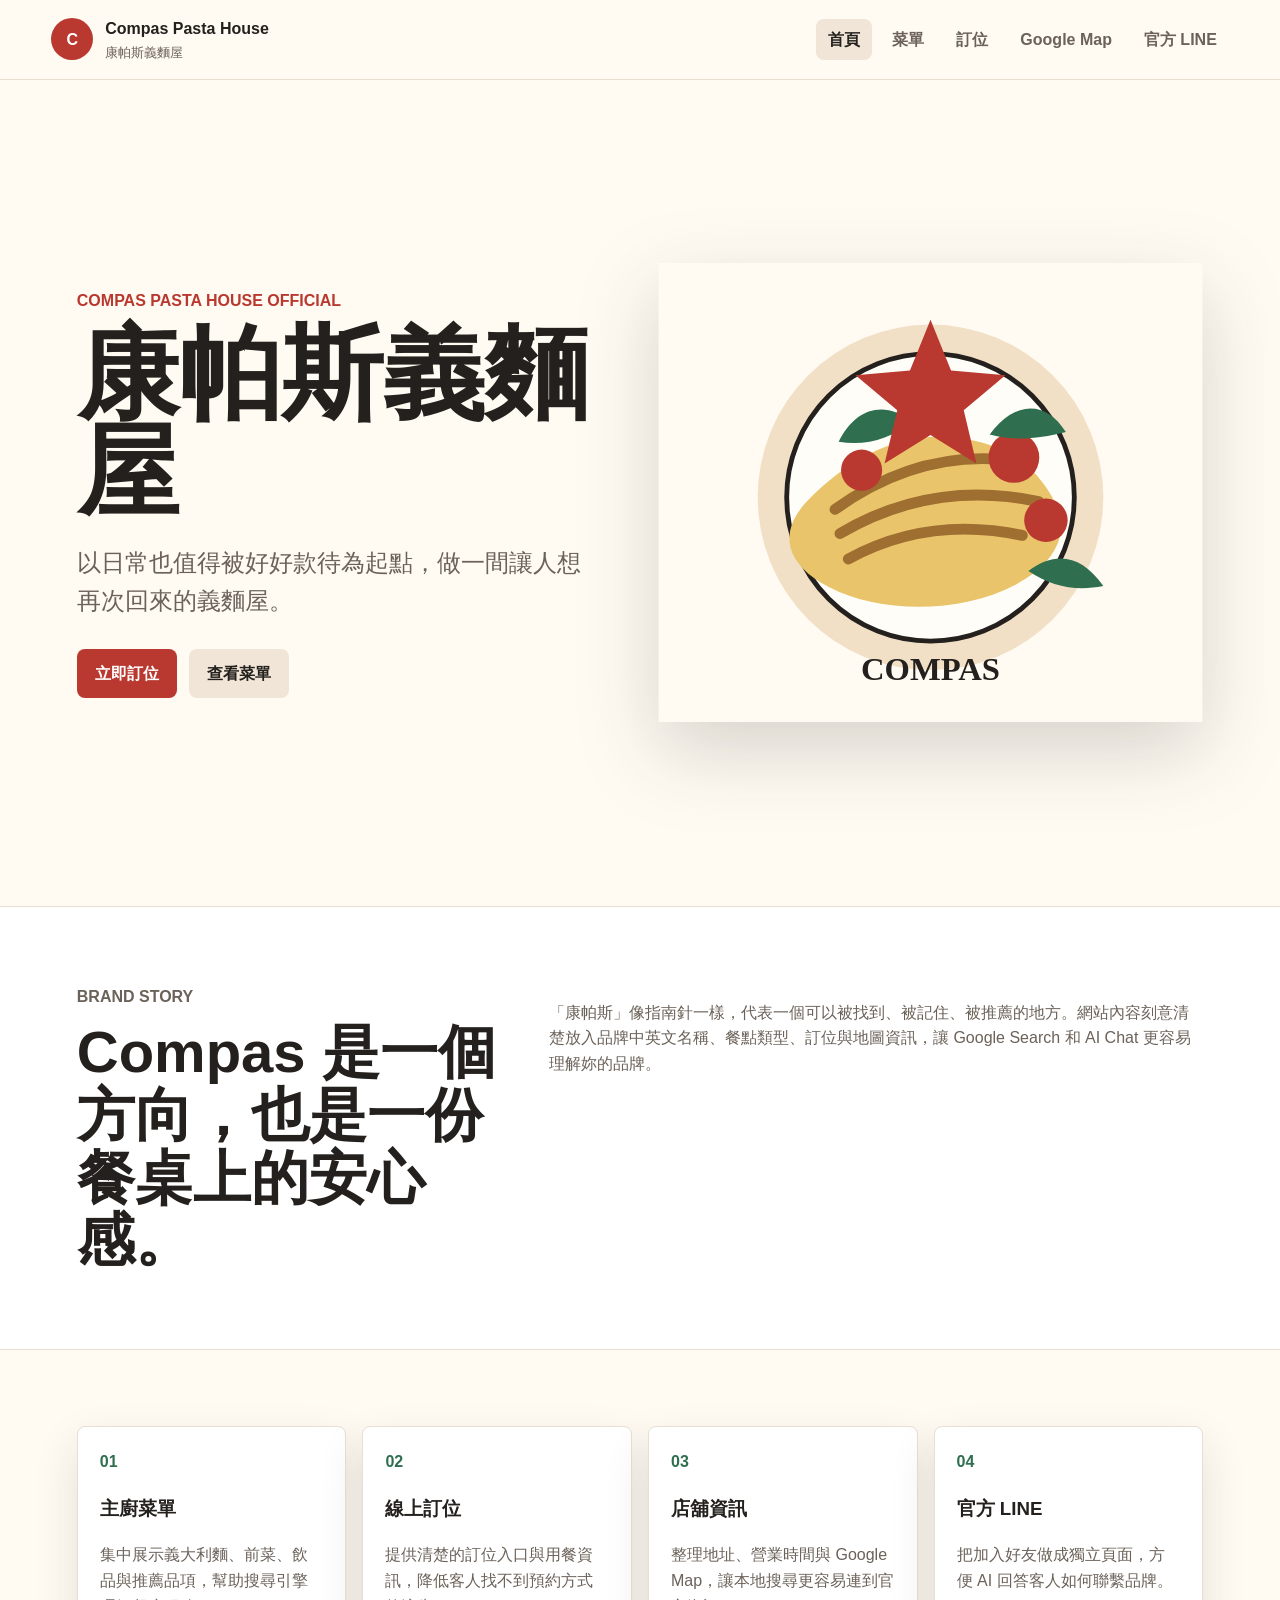
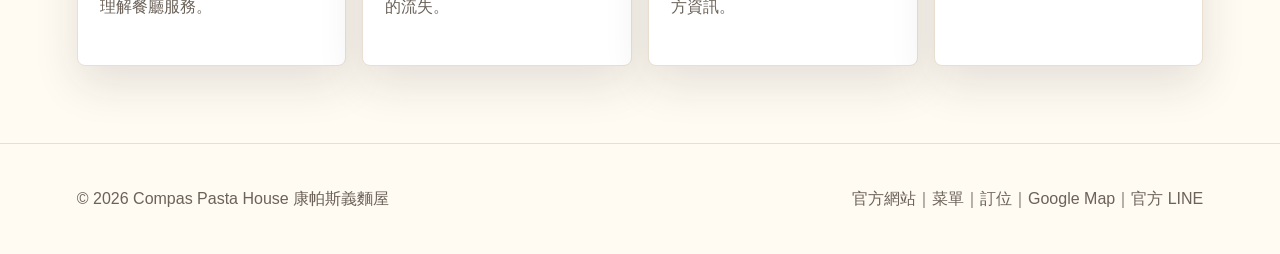
==== compas-official-site/index.html @ 383fa8cd "Initial Compas official website Initial Compas official website" ====
<!doctype html>
<html lang="zh-Hant">
<head>
  <meta charset="utf-8">
  <meta name="viewport" content="width=device-width, initial-scale=1">
  <title>Compas Pasta House 康帕斯義麵屋｜品牌官方網站</title>
  <meta name="description" content="Compas Pasta House 康帕斯義麵屋官方網站，提供義大利麵、主廚菜單、訂位資訊、Google Map 店舖資訊與官方 LINE 加入好友。">
  <meta name="keywords" content="Compas Pasta House, 康帕斯義麵屋, compas pasta, 義大利麵, pasta house, 餐廳訂位, 官方LINE">
  <meta name="robots" content="index, follow">
  <link rel="canonical" href="https://example.com/">
  <meta property="og:title" content="Compas Pasta House 康帕斯義麵屋">
  <meta property="og:description" content="康帕斯義麵屋官方網站。查詢菜單、訂位、店舖資訊與加入官方 LINE。">
  <meta property="og:type" content="website">
  <meta property="og:url" content="https://example.com/">
  <meta property="og:image" content="https://example.com/assets/compas-hero.svg">
  <link rel="stylesheet" href="assets/styles.css">
  <script type="application/ld+json">
  {
    "@context": "https://schema.org",
    "@type": "Restaurant",
    "name": "Compas Pasta House 康帕斯義麵屋",
    "alternateName": ["Compas Pasta House", "康帕斯義麵屋", "Compas"],
    "servesCuisine": ["Italian", "Pasta", "義大利麵"],
    "description": "Compas Pasta House 康帕斯義麵屋提供義大利麵、主廚餐點、訂位與店舖資訊。",
    "url": "https://example.com/",
    "image": "https://example.com/assets/compas-hero.svg",
    "telephone": "+886-請替換電話",
    "address": {
      "@type": "PostalAddress",
      "streetAddress": "請替換正式地址",
      "addressLocality": "請替換城市",
      "addressRegion": "請替換縣市",
      "addressCountry": "TW"
    },
    "sameAs": [
      "https://line.me/R/ti/p/@請替換官方line",
      "https://maps.google.com/?q=Compas+Pasta+House"
    ]
  }
  </script>
</head>
<body>
  <header class="site-header">
    <a class="brand" href="index.html" aria-label="Compas Pasta House 首頁">
      <span class="brand-mark">C</span>
      <span>
        <strong>Compas Pasta House</strong>
        <small>康帕斯義麵屋</small>
      </span>
    </a>
    <button class="nav-toggle" type="button" aria-label="開啟選單" aria-expanded="false">☰</button>
    <nav class="site-nav" aria-label="主要導覽">
      <a class="active" href="index.html">首頁</a>
      <a href="menu.html">菜單</a>
      <a href="reservation.html">訂位</a>
      <a href="location.html">Google Map</a>
      <a href="line.html">官方 LINE</a>
    </nav>
  </header>

  <main>
    <section class="hero">
      <div class="hero-copy">
        <p class="eyebrow">Compas Pasta House Official</p>
        <h1>康帕斯義麵屋</h1>
        <p class="hero-subtitle">以日常也值得被好好款待為起點，做一間讓人想再次回來的義麵屋。</p>
        <div class="hero-actions">
          <a class="button primary" href="reservation.html">立即訂位</a>
          <a class="button secondary" href="menu.html">查看菜單</a>
        </div>
      </div>
      <img class="hero-image" src="assets/compas-hero.svg" alt="Compas Pasta House 康帕斯義麵屋招牌義大利麵視覺">
    </section>

    <section class="intro section">
      <div>
        <p class="section-label">Brand Story</p>
        <h2>Compas 是一個方向，也是一份餐桌上的安心感。</h2>
      </div>
      <p>「康帕斯」像指南針一樣，代表一個可以被找到、被記住、被推薦的地方。網站內容刻意清楚放入品牌中英文名稱、餐點類型、訂位與地圖資訊，讓 Google Search 和 AI Chat 更容易理解妳的品牌。</p>
    </section>

    <section class="feature-grid section" aria-label="網站重點功能">
      <a class="feature-card" href="menu.html">
        <span>01</span>
        <h3>主廚菜單</h3>
        <p>集中展示義大利麵、前菜、飲品與推薦品項，幫助搜尋引擎理解餐廳服務。</p>
      </a>
      <a class="feature-card" href="reservation.html">
        <span>02</span>
        <h3>線上訂位</h3>
        <p>提供清楚的訂位入口與用餐資訊，降低客人找不到預約方式的流失。</p>
      </a>
      <a class="feature-card" href="location.html">
        <span>03</span>
        <h3>店舖資訊</h3>
        <p>整理地址、營業時間與 Google Map，讓本地搜尋更容易連到官方資訊。</p>
      </a>
      <a class="feature-card" href="line.html">
        <span>04</span>
        <h3>官方 LINE</h3>
        <p>把加入好友做成獨立頁面，方便 AI 回答客人如何聯繫品牌。</p>
      </a>
    </section>
  </main>

  <footer class="site-footer">
    <p>© 2026 Compas Pasta House 康帕斯義麵屋</p>
    <p>官方網站｜菜單｜訂位｜Google Map｜官方 LINE</p>
  </footer>

  <script src="assets/script.js"></script>
</body>
</html>
---- compas-official-site/assets/styles.css ----
:root {
  --ink: #23201d;
  --muted: #6b6259;
  --paper: #fffaf2;
  --surface: #ffffff;
  --tomato: #b9382f;
  --basil: #2f6f4f;
  --wheat: #e9c46a;
  --line: #e9dfd1;
  --shadow: 0 18px 45px rgba(35, 32, 29, 0.12);
}

* { box-sizing: border-box; }

body {
  margin: 0;
  font-family: -apple-system, BlinkMacSystemFont, "Segoe UI", "Noto Sans TC", "PingFang TC", sans-serif;
  color: var(--ink);
  background: var(--paper);
  line-height: 1.6;
}

a { color: inherit; text-decoration: none; }

.site-header {
  position: sticky;
  top: 0;
  z-index: 20;
  display: flex;
  align-items: center;
  justify-content: space-between;
  gap: 24px;
  padding: 16px clamp(20px, 4vw, 56px);
  background: rgba(255, 250, 242, 0.94);
  border-bottom: 1px solid var(--line);
  backdrop-filter: blur(14px);
}

.brand {
  display: inline-flex;
  align-items: center;
  gap: 12px;
  min-width: 230px;
}

.brand-mark {
  display: grid;
  place-items: center;
  width: 42px;
  height: 42px;
  color: #fff;
  background: var(--tomato);
  border-radius: 50%;
  font-weight: 800;
}

.brand strong, .brand small { display: block; }
.brand small { color: var(--muted); }

.site-nav {
  display: flex;
  align-items: center;
  gap: 8px;
  flex-wrap: wrap;
}

.site-nav a {
  padding: 8px 12px;
  border-radius: 8px;
  color: var(--muted);
  font-weight: 700;
}

.site-nav a:hover, .site-nav a.active {
  color: var(--ink);
  background: #f0e5d7;
}

.nav-toggle { display: none; }

.hero {
  display: grid;
  grid-template-columns: minmax(0, 0.95fr) minmax(320px, 1fr);
  align-items: center;
  gap: clamp(28px, 5vw, 72px);
  min-height: calc(100vh - 74px);
  padding: clamp(36px, 6vw, 88px) clamp(20px, 6vw, 80px);
}

.hero h1 {
  margin: 0;
  font-size: clamp(48px, 8vw, 108px);
  line-height: 0.95;
  letter-spacing: 0;
}

.eyebrow, .section-label {
  margin: 0 0 12px;
  color: var(--tomato);
  font-weight: 800;
  text-transform: uppercase;
}

.hero-subtitle {
  max-width: 620px;
  color: var(--muted);
  font-size: clamp(18px, 2vw, 24px);
}

.hero-actions {
  display: flex;
  gap: 12px;
  flex-wrap: wrap;
  margin-top: 28px;
}

.button {
  display: inline-flex;
  align-items: center;
  justify-content: center;
  min-height: 46px;
  padding: 12px 18px;
  border: 0;
  border-radius: 8px;
  font-weight: 800;
  cursor: pointer;
}

.button.primary { color: #fff; background: var(--tomato); }
.button.secondary { color: var(--ink); background: #f0e5d7; }
.button.full { width: 100%; }
.line-button { color: #fff; background: #06c755; }

.hero-image {
  width: 100%;
  max-height: 680px;
  object-fit: contain;
  filter: drop-shadow(0 28px 40px rgba(35, 32, 29, 0.18));
}

.section, .page {
  padding: clamp(40px, 6vw, 80px) clamp(20px, 6vw, 80px);
}

.intro {
  display: grid;
  grid-template-columns: minmax(240px, 0.8fr) minmax(300px, 1.2fr);
  gap: 36px;
  background: #fff;
  border-top: 1px solid var(--line);
  border-bottom: 1px solid var(--line);
}

.intro h2, .page-heading h1 {
  margin: 0;
  font-size: clamp(32px, 5vw, 58px);
  line-height: 1.08;
}

.intro p, .page-heading p { color: var(--muted); }

.feature-grid {
  display: grid;
  grid-template-columns: repeat(4, minmax(0, 1fr));
  gap: 16px;
}

.feature-card, .menu-item, .info-panel, .line-box {
  background: var(--surface);
  border: 1px solid var(--line);
  border-radius: 8px;
  box-shadow: var(--shadow);
}

.feature-card {
  min-height: 240px;
  padding: 22px;
}

.feature-card span {
  color: var(--basil);
  font-weight: 900;
}

.feature-card p, .menu-item p, .form-note, .line-box p { color: var(--muted); }

.page {
  max-width: 1180px;
  margin: 0 auto;
}

.page-heading {
  max-width: 780px;
  margin-bottom: 36px;
}

.menu-section + .menu-section { margin-top: 40px; }

.menu-list {
  display: grid;
  grid-template-columns: repeat(2, minmax(0, 1fr));
  gap: 16px;
}

.menu-list.compact {
  grid-template-columns: repeat(4, minmax(0, 1fr));
}

.menu-item {
  padding: 22px;
}

.menu-item h3 { margin-top: 0; }
.menu-item strong { color: var(--tomato); }

.two-column {
  display: grid;
  grid-template-columns: minmax(280px, 0.8fr) minmax(320px, 1fr);
  gap: 42px;
  align-items: start;
}

.reservation-form {
  display: grid;
  gap: 14px;
  padding: 24px;
  background: #fff;
  border: 1px solid var(--line);
  border-radius: 8px;
  box-shadow: var(--shadow);
}

.reservation-form label {
  display: grid;
  gap: 6px;
  font-weight: 800;
}

input, select, textarea {
  width: 100%;
  padding: 12px 14px;
  border: 1px solid #d8cbbd;
  border-radius: 8px;
  font: inherit;
  background: #fffaf6;
}

.location-layout {
  display: grid;
  grid-template-columns: minmax(280px, 0.75fr) minmax(320px, 1.25fr);
  gap: 20px;
}

.info-panel { padding: 24px; }

dl { display: grid; gap: 10px; }
dt { color: var(--muted); font-weight: 800; }
dd { margin: 0 0 10px; }

.map-embed {
  min-height: 420px;
  overflow: hidden;
  border: 1px solid var(--line);
  border-radius: 8px;
  background: #eee2d4;
}

.map-embed iframe {
  width: 100%;
  height: 100%;
  min-height: 420px;
  border: 0;
}

.line-page {
  display: grid;
  grid-template-columns: minmax(280px, 1fr) minmax(280px, 420px);
  gap: 36px;
  align-items: center;
}

.line-box {
  display: grid;
  place-items: center;
  gap: 16px;
  min-height: 360px;
  padding: 28px;
  text-align: center;
}

.qr-placeholder {
  display: grid;
  place-items: center;
  width: 220px;
  height: 220px;
  color: var(--basil);
  background:
    linear-gradient(90deg, var(--ink) 12px, transparent 12px) 0 0 / 44px 44px,
    linear-gradient(var(--ink) 12px, transparent 12px) 0 0 / 44px 44px,
    #fff;
  border: 12px solid #fff;
  box-shadow: inset 0 0 0 1px var(--line), var(--shadow);
  font-weight: 900;
}

.site-footer {
  display: flex;
  justify-content: space-between;
  gap: 16px;
  flex-wrap: wrap;
  padding: 26px clamp(20px, 6vw, 80px);
  color: var(--muted);
  border-top: 1px solid var(--line);
}

@media (max-width: 860px) {
  .site-header { align-items: flex-start; }
  .nav-toggle {
    display: inline-flex;
    align-items: center;
    justify-content: center;
    width: 42px;
    height: 42px;
    border: 1px solid var(--line);
    border-radius: 8px;
    background: #fff;
    font-size: 22px;
  }
  .site-nav {
    display: none;
    position: absolute;
    left: 20px;
    right: 20px;
    top: 72px;
    padding: 12px;
    background: #fff;
    border: 1px solid var(--line);
    border-radius: 8px;
    box-shadow: var(--shadow);
  }
  .site-nav.open { display: grid; }
  .hero, .intro, .feature-grid, .two-column, .location-layout, .line-page {
    grid-template-columns: 1fr;
  }
  .hero { min-height: auto; }
  .menu-list, .menu-list.compact { grid-template-columns: 1fr; }
}
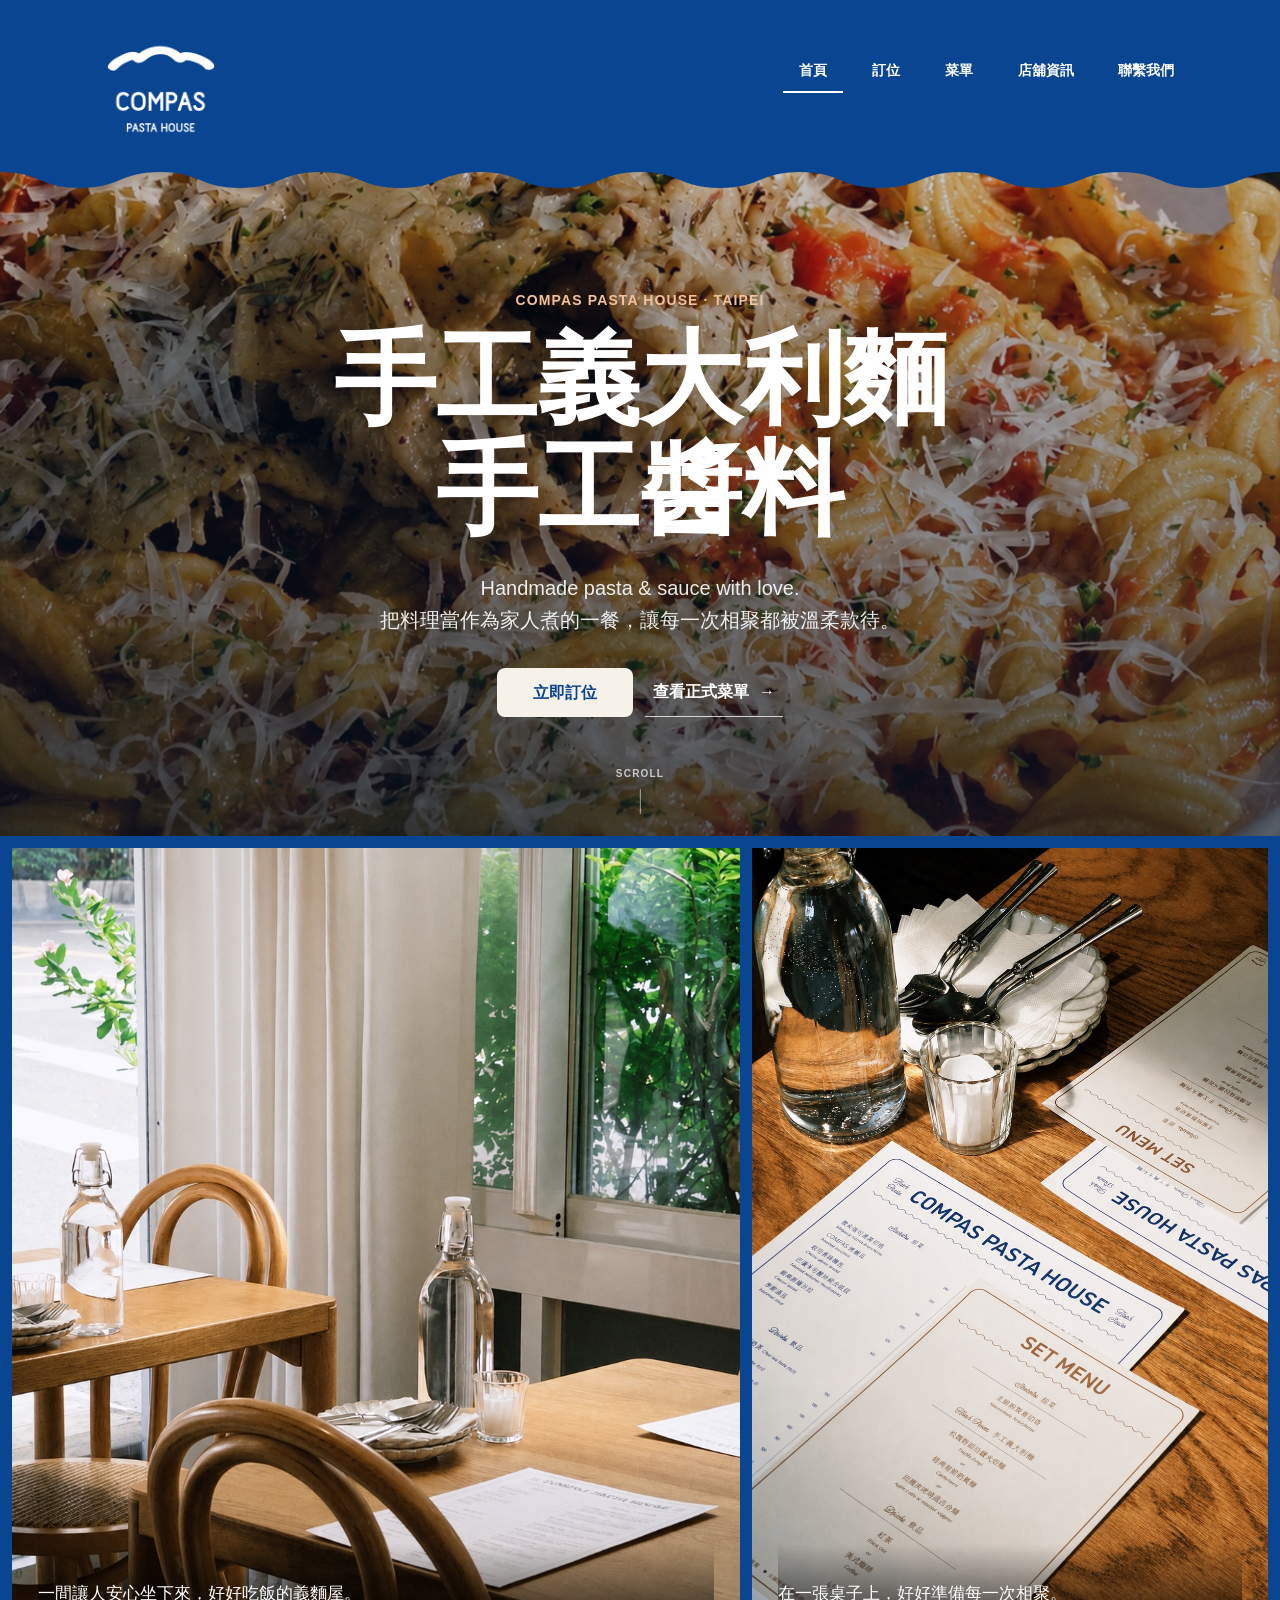
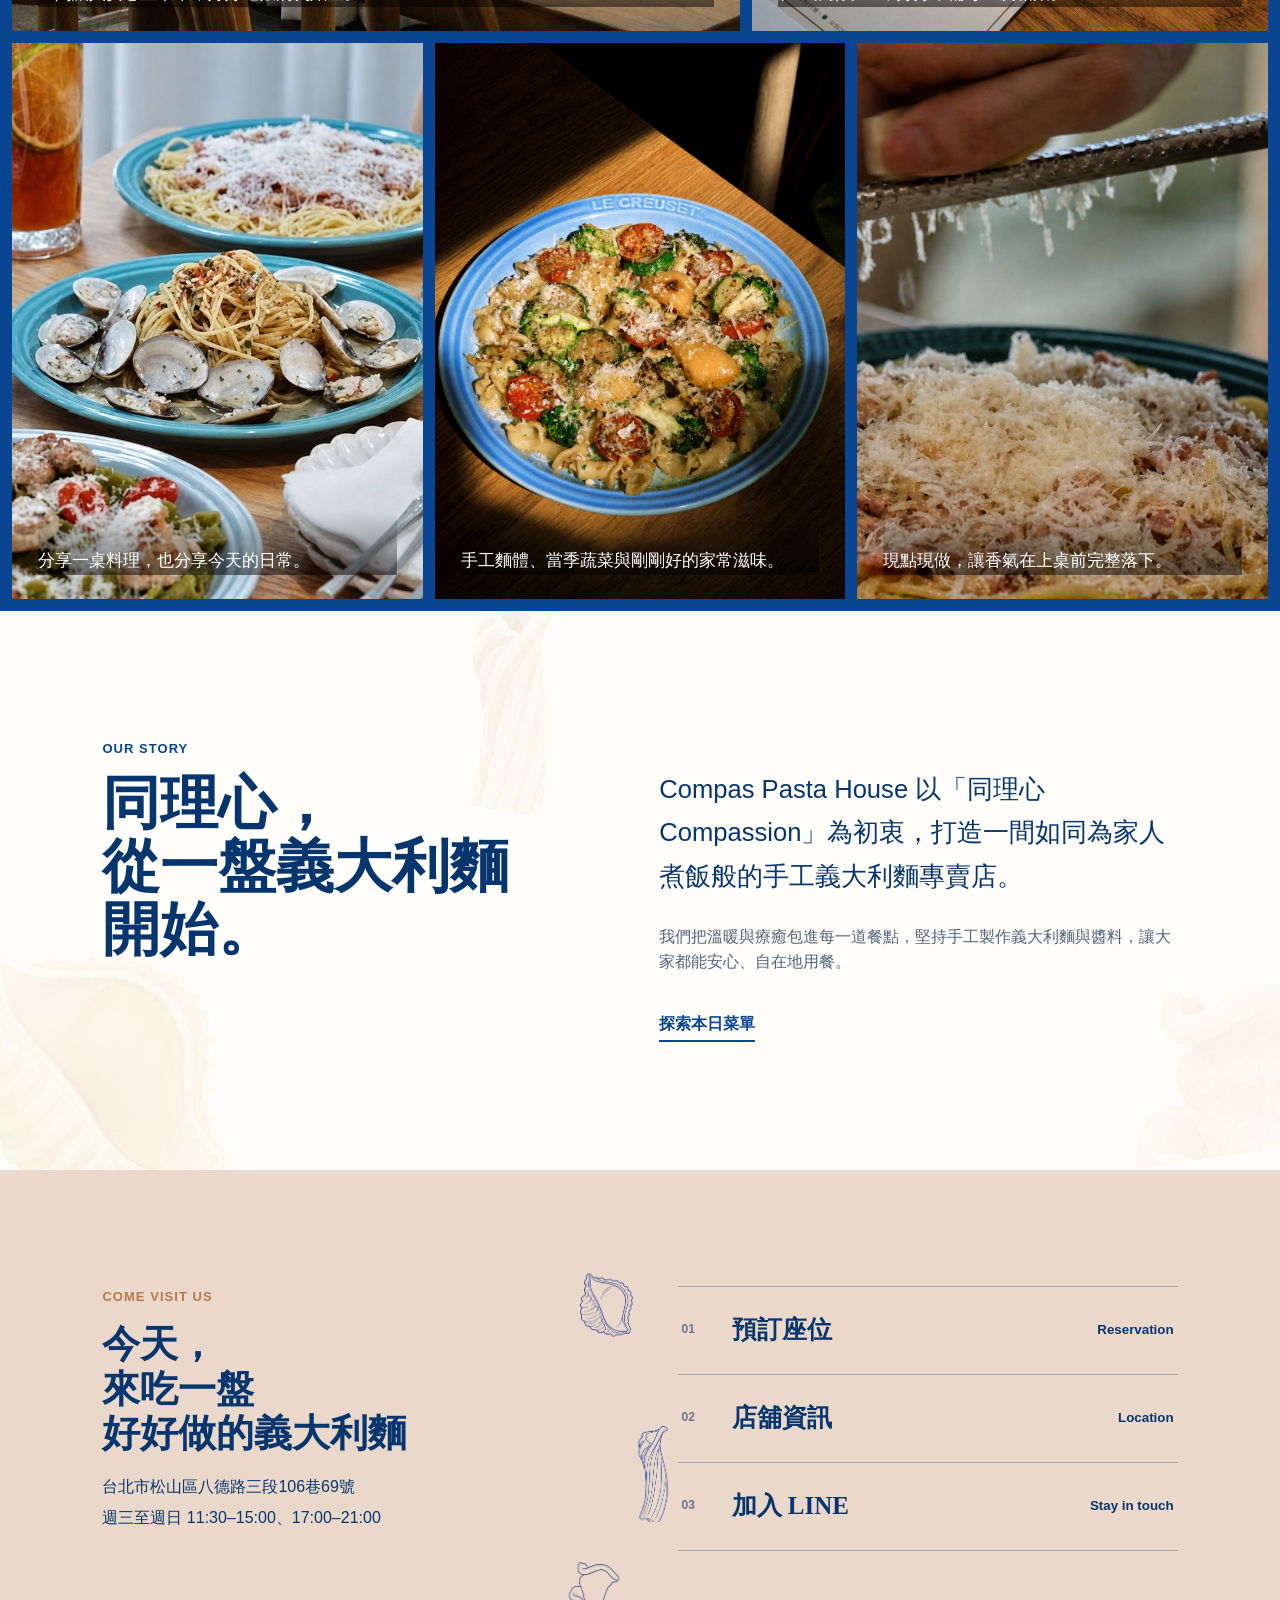
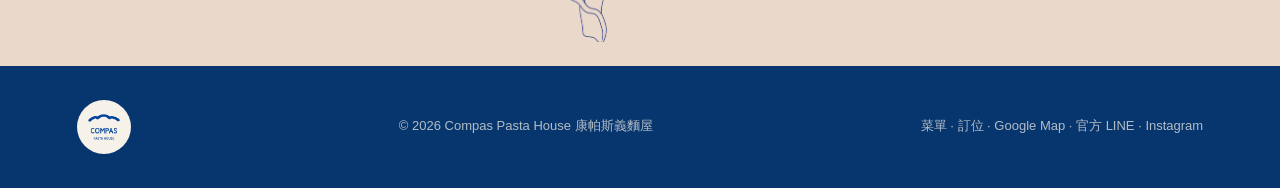
==== commit 8346ee0c: "Publish redesigned Compas official website" ====
--- a/compas-official-site/index.html
+++ b/compas-official-site/index.html
@@ -7,13 +7,14 @@
   <meta name="description" content="Compas Pasta House 康帕斯義麵屋官方網站，提供義大利麵、主廚菜單、訂位資訊、Google Map 店舖資訊與官方 LINE 加入好友。">
   <meta name="keywords" content="Compas Pasta House, 康帕斯義麵屋, compas pasta, 義大利麵, pasta house, 餐廳訂位, 官方LINE">
   <meta name="robots" content="index, follow">
-  <link rel="canonical" href="https://example.com/">
+  <link rel="canonical" href="https://compas-official-site.compaspastahouse.workers.dev/">
   <meta property="og:title" content="Compas Pasta House 康帕斯義麵屋">
   <meta property="og:description" content="康帕斯義麵屋官方網站。查詢菜單、訂位、店舖資訊與加入官方 LINE。">
   <meta property="og:type" content="website">
-  <meta property="og:url" content="https://example.com/">
-  <meta property="og:image" content="https://example.com/assets/compas-hero.svg">
+  <meta property="og:url" content="https://compas-official-site.compaspastahouse.workers.dev/">
+  <meta property="og:image" content="https://compas-official-site.compaspastahouse.workers.dev/assets/hero-pasta.jpg">
   <link rel="stylesheet" href="assets/styles.css">
+  <link rel="stylesheet" href="assets/brand.css?v=20260705g">
   <script type="application/ld+json">
   {
     "@context": "https://schema.org",
@@ -22,19 +23,36 @@
     "alternateName": ["Compas Pasta House", "康帕斯義麵屋", "Compas"],
     "servesCuisine": ["Italian", "Pasta", "義大利麵"],
     "description": "Compas Pasta House 康帕斯義麵屋提供義大利麵、主廚餐點、訂位與店舖資訊。",
-    "url": "https://example.com/",
-    "image": "https://example.com/assets/compas-hero.svg",
-    "telephone": "+886-請替換電話",
+    "url": "https://compas-official-site.compaspastahouse.workers.dev/",
+    "image": "https://compas-official-site.compaspastahouse.workers.dev/assets/hero-pasta.jpg",
+    "telephone": "+886-2-2570-0389",
+    "priceRange": "$$",
     "address": {
       "@type": "PostalAddress",
-      "streetAddress": "請替換正式地址",
-      "addressLocality": "請替換城市",
-      "addressRegion": "請替換縣市",
+      "streetAddress": "八德路三段106巷69號",
+      "addressLocality": "松山區",
+      "addressRegion": "台北市",
+      "postalCode": "105",
       "addressCountry": "TW"
     },
+    "openingHoursSpecification": [
+      {
+        "@type": "OpeningHoursSpecification",
+        "dayOfWeek": ["Wednesday", "Thursday", "Friday", "Saturday", "Sunday"],
+        "opens": "11:30",
+        "closes": "15:00"
+      },
+      {
+        "@type": "OpeningHoursSpecification",
+        "dayOfWeek": ["Wednesday", "Thursday", "Friday", "Saturday", "Sunday"],
+        "opens": "17:00",
+        "closes": "21:00"
+      }
+    ],
     "sameAs": [
-      "https://line.me/R/ti/p/@請替換官方line",
-      "https://maps.google.com/?q=Compas+Pasta+House"
+      "https://www.instagram.com/compas.pasta.house/",
+      "https://line.me/R/ti/p/%40compaspastahouse",
+      "https://www.google.com/maps/place/Compas+Pasta+House+%E5%BA%B7%E5%B8%95%E6%96%AF%E7%BE%A9%E9%BA%B5%E5%B1%8B+%7C+%E6%89%8B%E5%B7%A5%E7%BE%A9%E5%A4%A7%E5%88%A9%E9%BA%B5/@25.0446865,121.5519022,17z/"
     ]
   }
   </script>
@@ -42,71 +60,100 @@
 <body>
   <header class="site-header">
     <a class="brand" href="index.html" aria-label="Compas Pasta House 首頁">
-      <span class="brand-mark">C</span>
-      <span>
-        <strong>Compas Pasta House</strong>
-        <small>康帕斯義麵屋</small>
-      </span>
+      <img src="assets/compas-logo-white.png" alt="Compas Pasta House">
     </a>
-    <button class="nav-toggle" type="button" aria-label="開啟選單" aria-expanded="false">☰</button>
+    <button class="nav-toggle" type="button" aria-label="開啟選單" aria-expanded="false"><span></span><span></span><span></span></button>
     <nav class="site-nav" aria-label="主要導覽">
       <a class="active" href="index.html">首頁</a>
+      <a href="https://www.opentable.com.tw/restaurant/profile/189215?ref=18649" target="_blank" rel="noopener">訂位</a>
       <a href="menu.html">菜單</a>
-      <a href="reservation.html">訂位</a>
-      <a href="location.html">Google Map</a>
-      <a href="line.html">官方 LINE</a>
+      <a href="location.html">店舖資訊</a>
+      <a href="line.html">聯繫我們</a>
     </nav>
   </header>
 
   <main>
     <section class="hero">
-      <div class="hero-copy">
-        <p class="eyebrow">Compas Pasta House Official</p>
-        <h1>康帕斯義麵屋</h1>
-        <p class="hero-subtitle">以日常也值得被好好款待為起點，做一間讓人想再次回來的義麵屋。</p>
+      <img class="hero-photo" src="assets/hero-pasta-graded.jpg" alt="Compas Pasta House 手工義大利麵，番茄、時蔬與現刨起司">
+      <div class="hero-inner">
+        <p class="eyebrow">Compas Pasta House · Taipei</p>
+        <h1><span>手工義大利麵</span><span>手工醬料</span></h1>
+        <p class="hero-subtitle">Handmade pasta &amp; sauce with love.<br>把料理當作為家人煮的一餐，讓每一次相聚都被溫柔款待。</p>
         <div class="hero-actions">
-          <a class="button primary" href="reservation.html">立即訂位</a>
-          <a class="button secondary" href="menu.html">查看菜單</a>
+          <a class="button light" href="https://www.opentable.com.tw/restaurant/profile/189215?ref=18649" target="_blank" rel="noopener">立即訂位</a>
+          <a class="text-link" href="menu.html">查看正式菜單 <span aria-hidden="true">→</span></a>
         </div>
       </div>
-      <img class="hero-image" src="assets/compas-hero.svg" alt="Compas Pasta House 康帕斯義麵屋招牌義大利麵視覺">
+      <a class="scroll-cue" href="#story" aria-label="向下閱讀品牌故事">SCROLL</a>
     </section>
 
-    <section class="intro section">
-      <div>
-        <p class="section-label">Brand Story</p>
-        <h2>Compas 是一個方向，也是一份餐桌上的安心感。</h2>
-      </div>
-      <p>「康帕斯」像指南針一樣，代表一個可以被找到、被記住、被推薦的地方。網站內容刻意清楚放入品牌中英文名稱、餐點類型、訂位與地圖資訊，讓 Google Search 和 AI Chat 更容易理解妳的品牌。</p>
+    <section class="photo-story" aria-label="Compas Pasta House 餐桌與料理氛圍">
+      <figure class="photo-interior">
+        <img src="assets/interior-graded.jpg" alt="Compas Pasta House 採光明亮、溫暖舒適的店內用餐空間">
+        <figcaption>一間讓人安心坐下來，好好吃飯的義麵屋。</figcaption>
+      </figure>
+      <figure class="photo-menu">
+        <img src="assets/table-menu-graded.jpg" alt="Compas Pasta House 木桌上的菜單、餐具與燭光">
+        <figcaption>在一張桌子上，好好準備每一次相聚。</figcaption>
+      </figure>
+      <figure class="photo-spread">
+        <img src="assets/table-spread-graded.jpg" alt="多道手工義大利麵、飲品與麵包組成的餐桌風景">
+        <figcaption>分享一桌料理，也分享今天的日常。</figcaption>
+      </figure>
+      <figure class="photo-pasta">
+        <img src="assets/pasta-blue-plate-graded.jpg" alt="藍色餐盤盛裝的手工義大利麵與炭烤時蔬">
+        <figcaption>手工麵體、當季蔬菜與剛剛好的家常滋味。</figcaption>
+      </figure>
+      <figure class="photo-cheese">
+        <img src="assets/cheese-pasta-natural-green.jpg" alt="為現做義大利麵刨上新鮮起司">
+        <figcaption>現點現做，讓香氣在上桌前完整落下。</figcaption>
+      </figure>
     </section>
 
-    <section class="feature-grid section" aria-label="網站重點功能">
-      <a class="feature-card" href="menu.html">
-        <span>01</span>
-        <h3>主廚菜單</h3>
-        <p>集中展示義大利麵、前菜、飲品與推薦品項，幫助搜尋引擎理解餐廳服務。</p>
-      </a>
-      <a class="feature-card" href="reservation.html">
-        <span>02</span>
-        <h3>線上訂位</h3>
-        <p>提供清楚的訂位入口與用餐資訊，降低客人找不到預約方式的流失。</p>
-      </a>
-      <a class="feature-card" href="location.html">
-        <span>03</span>
-        <h3>店舖資訊</h3>
-        <p>整理地址、營業時間與 Google Map，讓本地搜尋更容易連到官方資訊。</p>
-      </a>
-      <a class="feature-card" href="line.html">
-        <span>04</span>
-        <h3>官方 LINE</h3>
-        <p>把加入好友做成獨立頁面，方便 AI 回答客人如何聯繫品牌。</p>
-      </a>
+    <section class="intro section" id="story">
+      <div class="pasta-accent story-watermark story-watermark-shell" aria-hidden="true">
+        <img src="assets/pasta-shell-watercolor.png" alt="">
+      </div>
+      <div class="pasta-accent story-watermark-twist" aria-hidden="true">
+        <img src="assets/pasta-twist-watercolor.png" alt="">
+      </div>
+      <div class="pasta-accent story-watermark-fold" aria-hidden="true">
+        <img src="assets/pasta-fold-watercolor.png" alt="">
+      </div>
+      <div class="story-title">
+        <p class="section-label">Our Story</p>
+        <h2>同理心，<br>從一盤義大利麵開始。</h2>
+      </div>
+      <div class="story-copy">
+        <p class="story-lead">Compas Pasta House 以「同理心 Compassion」為初衷，打造一間如同為家人煮飯般的手工義大利麵專賣店。</p>
+        <p>我們把溫暖與療癒包進每一道餐點，堅持手工製作義大利麵與醬料，讓大家都能安心、自在地用餐。</p>
+        <a class="underlined-link" href="menu.html">探索本日菜單</a>
+      </div>
+    </section>
+
+    <section class="visit-band" aria-label="訂位與店舖資訊">
+      <div class="pasta-outline-cluster" aria-hidden="true">
+        <span class="pasta-outline outline-shell"><img src="assets/pasta-shell-outline.png" alt=""></span>
+        <span class="pasta-outline outline-twist"><img src="assets/pasta-twist-outline.png" alt=""></span>
+        <span class="pasta-outline outline-fold"><img src="assets/pasta-fold-outline.png" alt=""></span>
+      </div>
+      <div class="visit-copy">
+        <p class="section-label">Come Visit Us</p>
+        <h2><span>今天，</span><span>來吃一盤</span><span>好好做的義大利麵</span></h2>
+        <p>台北市松山區八德路三段106巷69號<br>週三至週日 11:30–15:00、17:00–21:00</p>
+      </div>
+      <div class="visit-actions">
+        <a href="https://www.opentable.com.tw/restaurant/profile/189215?ref=18649" target="_blank" rel="noopener"><span>01</span><strong>預訂座位</strong><small>Reservation</small></a>
+        <a href="location.html"><span>02</span><strong>店舖資訊</strong><small>Location</small></a>
+        <a href="line.html"><span>03</span><strong>加入 LINE</strong><small>Stay in touch</small></a>
+      </div>
     </section>
   </main>
 
   <footer class="site-footer">
+    <img src="assets/compas-logo.png" alt="" aria-hidden="true">
     <p>© 2026 Compas Pasta House 康帕斯義麵屋</p>
-    <p>官方網站｜菜單｜訂位｜Google Map｜官方 LINE</p>
+    <p><a href="menu.html">菜單</a> · <a href="https://www.opentable.com.tw/restaurant/profile/189215?ref=18649" target="_blank" rel="noopener">訂位</a> · <a href="location.html">Google Map</a> · <a href="line.html">官方 LINE</a> · <a href="https://www.instagram.com/compas.pasta.house/" target="_blank" rel="noopener">Instagram</a></p>
   </footer>
 
   <script src="assets/script.js"></script>
--- a/compas-official-site/assets/styles.css
+++ b/compas-official-site/assets/styles.css
@@ -345,3 +345,696 @@
   .hero { min-height: auto; }
   .menu-list, .menu-list.compact { grid-template-columns: 1fr; }
 }
+
+/* 2026-07 Compas visual direction: menu-inspired blue, ivory, and warm homey accents. */
+@font-face {
+  font-family: "JinXuan Latte";
+  src: local("jf-jinxuanlatte2.0 Book"), local("金萱那提2.0 三分糖");
+  font-style: normal;
+  font-weight: 400;
+}
+
+@font-face {
+  font-family: "JinXuan Latte";
+  src: local("jf-jinxuanlatte2.0 Bold"), local("金萱那提2.0 七分糖");
+  font-style: normal;
+  font-weight: 700;
+}
+
+:root {
+  --ink: #0a4591;
+  --muted: #52657a;
+  --paper: #f7f2e9;
+  --surface: #fffdf9;
+  --navy: #0a4591;
+  --navy-dark: #07366f;
+  --ivory: #f7f2e9;
+  --powder-blue: #dbe6f0;
+  --warm-rose: #ead8ca;
+  --caramel: #b9784b;
+  --sage: #dbe6f0;
+  --basil: #0a4591;
+  --sun: #b9784b;
+  --line: rgba(10, 69, 145, 0.24);
+}
+
+body {
+  font-family: "JinXuan Latte", "Noto Sans TC", "PingFang TC", sans-serif;
+  letter-spacing: 0;
+}
+
+.eyebrow,
+.section-label,
+.menu-kicker,
+.english-name,
+.site-nav,
+.button,
+.text-link,
+.site-footer {
+  font-family: "DINosaur", "Lucida Sans", "Arial Narrow", sans-serif;
+}
+
+.site-header {
+  min-height: 126px;
+  padding: 18px clamp(24px, 5vw, 76px) 30px;
+  background: repeating-linear-gradient(
+    90deg,
+    var(--ivory) 0 156px,
+    var(--powder-blue) 156px 312px
+  );
+}
+
+.site-header::after {
+  bottom: -14px;
+  height: 28px;
+  background: radial-gradient(circle at 28px 0, transparent 27px, var(--navy) 28px) 0 0 / 56px 28px repeat-x;
+}
+
+.brand {
+  width: 132px;
+  min-width: 132px;
+  height: 84px;
+  padding: 0;
+  overflow: visible;
+  background: transparent;
+  border: 0;
+}
+
+.brand img {
+  width: 100%;
+  height: 100%;
+  object-fit: contain;
+  transform: scale(1.18);
+}
+
+.site-nav {
+  padding: 8px 14px;
+  background: rgba(247, 242, 233, 0.86);
+  border-radius: 999px;
+}
+
+.hero {
+  min-height: min(760px, calc(100vh - 126px));
+  color: var(--navy);
+  background: var(--ivory);
+}
+
+.hero::before {
+  top: 34px;
+  right: 34px;
+  bottom: 34px;
+  left: 34px;
+  width: auto;
+  height: auto;
+  border: 2px solid var(--navy);
+  border-radius: 28px;
+  transform: none;
+}
+
+.hero::after { display: none; }
+
+.hero h1 {
+  color: var(--navy);
+  font-family: "JinXuan Latte", "Noto Serif TC", serif;
+  font-size: clamp(54px, 8vw, 102px);
+  line-height: 1.08;
+}
+
+.hero .eyebrow {
+  color: var(--caramel);
+  font-size: 14px;
+}
+
+.brand-wave {
+  width: min(560px, 76vw);
+  height: 22px;
+  margin: 24px auto;
+  background: radial-gradient(circle at 12px -4px, transparent 12px, var(--navy) 13px, var(--navy) 15px, transparent 16px) 0 0 / 24px 20px repeat-x;
+}
+
+.hero-subtitle {
+  margin-top: 0;
+  color: var(--muted);
+}
+
+.hero .text-link { color: var(--navy); border-color: var(--navy); }
+.hero .button.primary { color: var(--ivory); background: var(--navy); }
+.scroll-cue { color: rgba(10, 69, 145, 0.58); }
+.scroll-cue::after { background: rgba(10, 69, 145, 0.4); }
+
+.intro { background: var(--surface); }
+.intro h2,
+.page-heading h1,
+.visit-copy h2 { font-family: "JinXuan Latte", "Noto Serif TC", serif; }
+
+.visit-band { background: var(--warm-rose); }
+.visit-copy p:not(.section-label) { color: var(--navy-dark); line-height: 1.9; }
+.visit-actions a:hover { background: rgba(255, 253, 249, 0.46); }
+
+.line-button { background: var(--navy); }
+
+.menu-page { max-width: 1340px; }
+
+.menu-heading {
+  max-width: none;
+  text-align: center;
+}
+
+.menu-heading h1 {
+  font-family: "DINosaur", "Lucida Sans", "Arial Narrow", sans-serif;
+  font-size: clamp(44px, 7vw, 92px);
+  letter-spacing: 0;
+}
+
+.menu-heading p:last-child { margin-right: auto; margin-left: auto; }
+
+.menu-poster-section {
+  display: grid;
+  justify-items: center;
+  gap: 20px;
+  margin-bottom: clamp(80px, 10vw, 140px);
+}
+
+.menu-poster-section img {
+  display: block;
+  width: min(100%, 900px);
+  height: auto;
+  background: #fff;
+  border: 1px solid var(--line);
+  box-shadow: 0 24px 60px rgba(7, 54, 111, 0.13);
+}
+
+.menu-columns {
+  display: grid;
+  grid-template-columns: minmax(300px, 0.82fr) minmax(460px, 1.18fr);
+  gap: clamp(46px, 7vw, 96px);
+  padding: clamp(28px, 5vw, 68px);
+  background: var(--surface);
+  border: 2px solid var(--navy);
+  border-radius: 28px;
+}
+
+.menu-column + .menu-column {
+  padding-left: clamp(30px, 5vw, 70px);
+  border-left: 1px solid var(--navy);
+}
+
+.menu-section + .menu-section { margin-top: 68px; }
+
+.menu-section h2 {
+  display: inline;
+  color: var(--navy);
+  font-family: "JinXuan Latte", "Noto Sans TC", sans-serif;
+  font-size: 28px;
+}
+
+.menu-kicker {
+  display: inline;
+  margin-right: 8px;
+  color: var(--navy);
+  font-size: 20px;
+  font-style: italic;
+  font-weight: 700;
+}
+
+.menu-list {
+  display: grid;
+  grid-template-columns: 1fr;
+  margin-top: 24px;
+  border-top: 0;
+}
+
+.menu-item {
+  display: grid;
+  grid-template-columns: minmax(0, 1fr) auto;
+  gap: 22px;
+  align-items: start;
+  padding: 14px 0;
+  background: transparent;
+  border: 0;
+}
+
+.menu-item h3 {
+  margin: 0;
+  color: var(--navy);
+  font-size: 20px;
+  line-height: 1.35;
+}
+
+.menu-item p {
+  margin: 2px 0 0;
+  color: var(--muted);
+  font-size: 14px;
+  line-height: 1.55;
+}
+
+.menu-item strong {
+  padding-top: 3px;
+  color: var(--navy);
+  font-family: "DINosaur", "Lucida Sans", sans-serif;
+  font-size: 14px;
+}
+
+.detailed-menu .menu-item { padding: 19px 0; }
+.detailed-menu .menu-item h3 { font-size: 22px; }
+.detailed-menu .menu-item p:not(.english-name) { margin-top: 8px; font-size: 15px; }
+.english-name { color: var(--navy) !important; font-style: italic; font-weight: 700; }
+
+.menu-addons {
+  margin-top: 34px;
+  padding: 22px 0;
+  border-top: 1px solid var(--navy);
+  border-bottom: 1px solid var(--navy);
+}
+
+.menu-addons h2 { margin: 0; color: var(--navy); font-size: 21px; }
+.menu-addons p { margin-bottom: 0; }
+
+.menu-notes {
+  display: flex;
+  justify-content: space-between;
+  gap: 24px;
+  margin-top: 28px;
+  color: var(--navy);
+  font-size: 14px;
+}
+
+.location-layout { align-items: stretch; }
+.info-panel { border: 2px solid var(--navy); }
+.info-panel h2 { font-family: "DINosaur", "Lucida Sans", sans-serif; }
+.info-panel dt { color: var(--navy); }
+
+@media (max-width: 860px) {
+  .site-header {
+    min-height: 100px;
+    background: repeating-linear-gradient(90deg, var(--ivory) 0 92px, var(--powder-blue) 92px 184px);
+  }
+
+  .brand { width: 104px; min-width: 104px; height: 66px; }
+  .site-nav { border-radius: 0; }
+  .hero { min-height: calc(100svh - 100px); padding-right: 32px; padding-left: 32px; }
+  .hero::before { top: 22px; right: 14px; bottom: 22px; left: 14px; border-radius: 18px; }
+  .hero h1 { font-size: clamp(48px, 15vw, 68px); }
+
+  .menu-columns { grid-template-columns: 1fr; padding: 34px 24px; border-radius: 18px; }
+  .menu-column + .menu-column { padding-top: 58px; padding-left: 0; border-top: 1px solid var(--navy); border-left: 0; }
+  .menu-notes { display: grid; gap: 0; }
+  .menu-poster-section { margin-bottom: 76px; }
+}
+
+/* Compas brand refresh: deep blue, warm ivory, and editorial restaurant layout. */
+:root {
+  --ink: #092f63;
+  --muted: #536579;
+  --paper: #f5f0e6;
+  --surface: #fffdf8;
+  --navy: #073f83;
+  --navy-dark: #062e5f;
+  --ivory: #f5f0e6;
+  --sage: #b9ccb7;
+  --sun: #e7bd45;
+  --tomato: #073f83;
+  --basil: #38664f;
+  --wheat: #e7bd45;
+  --line: rgba(7, 63, 131, 0.18);
+  --shadow: 0 18px 45px rgba(6, 46, 95, 0.12);
+}
+
+html { scroll-behavior: smooth; }
+
+body {
+  color: var(--ink);
+  background: var(--ivory);
+  font-family: "Avenir Next", Avenir, "Noto Sans TC", "PingFang TC", sans-serif;
+}
+
+.site-header {
+  position: relative;
+  min-height: 112px;
+  padding: 16px clamp(20px, 4vw, 64px) 25px;
+  background:
+    repeating-linear-gradient(90deg, var(--ivory) 0 86px, var(--sage) 86px 172px);
+  border: 0;
+  backdrop-filter: none;
+}
+
+.site-header::after {
+  position: absolute;
+  right: 0;
+  bottom: -17px;
+  left: 0;
+  z-index: 2;
+  height: 34px;
+  background: radial-gradient(circle at 17px 0, transparent 17px, var(--navy) 18px) 0 0 / 34px 34px repeat-x;
+  content: "";
+  pointer-events: none;
+}
+
+.brand {
+  display: grid;
+  place-items: center;
+  width: 104px;
+  min-width: 104px;
+  height: 72px;
+  padding: 7px 12px;
+  background: var(--surface);
+  border: 1px solid rgba(7, 63, 131, 0.12);
+}
+
+.brand img {
+  width: 100%;
+  height: 100%;
+  object-fit: contain;
+}
+
+.site-nav { gap: clamp(4px, 1vw, 14px); }
+
+.site-nav a {
+  padding: 9px 10px;
+  color: var(--navy-dark);
+  border-radius: 0;
+  font-size: 14px;
+  font-weight: 800;
+  letter-spacing: 0;
+}
+
+.site-nav a:hover,
+.site-nav a.active {
+  color: var(--navy);
+  background: transparent;
+  box-shadow: inset 0 -2px var(--navy);
+}
+
+.site-nav .reserve-link {
+  min-width: 112px;
+  padding: 12px 16px;
+  color: var(--ivory);
+  text-align: center;
+  background: var(--navy);
+  border: 1px solid var(--navy);
+  border-radius: 999px;
+  box-shadow: none;
+}
+
+.site-nav .reserve-link:hover,
+.site-nav .reserve-link.active {
+  color: var(--ivory);
+  background: var(--navy-dark);
+  box-shadow: none;
+}
+
+.hero {
+  position: relative;
+  display: grid;
+  place-items: center;
+  min-height: min(780px, calc(100vh - 112px));
+  padding: clamp(86px, 12vw, 148px) 24px clamp(72px, 9vw, 108px);
+  overflow: hidden;
+  color: var(--ivory);
+  text-align: center;
+  background:
+    linear-gradient(rgba(7, 63, 131, 0.96), rgba(6, 46, 95, 0.98)),
+    radial-gradient(circle at center, var(--navy) 0 1px, transparent 1px) 0 0 / 18px 18px;
+}
+
+.hero::before,
+.hero::after {
+  position: absolute;
+  width: 360px;
+  height: 115px;
+  border: 3px solid rgba(245, 240, 230, 0.16);
+  border-radius: 50%;
+  content: "";
+  transform: rotate(-12deg);
+}
+
+.hero::before { top: 20%; left: -170px; }
+.hero::after { right: -170px; bottom: 17%; }
+
+.hero-inner {
+  position: relative;
+  z-index: 1;
+  display: grid;
+  justify-items: center;
+  max-width: 900px;
+}
+
+.hero-logo {
+  width: clamp(96px, 10vw, 132px);
+  height: clamp(96px, 10vw, 132px);
+  margin-bottom: 20px;
+  padding: 13px;
+  object-fit: contain;
+  background: var(--ivory);
+  border-radius: 50%;
+}
+
+.eyebrow,
+.section-label {
+  margin: 0 0 14px;
+  color: var(--sun);
+  font-size: 13px;
+  font-weight: 900;
+  letter-spacing: 0.12em;
+}
+
+.hero h1 {
+  max-width: 880px;
+  color: var(--ivory);
+  font-family: "Noto Serif TC", "Songti TC", serif;
+  font-size: clamp(48px, 7vw, 88px);
+  line-height: 1.12;
+  font-weight: 700;
+}
+
+.hero-subtitle {
+  max-width: 650px;
+  margin: 24px auto 0;
+  color: rgba(245, 240, 230, 0.82);
+  font-size: clamp(17px, 2vw, 21px);
+}
+
+.hero-actions { justify-content: center; margin-top: 32px; }
+
+.button.light {
+  min-width: 136px;
+  color: var(--navy);
+  background: var(--ivory);
+}
+
+.text-link {
+  display: inline-flex;
+  align-items: center;
+  gap: 10px;
+  min-height: 46px;
+  padding: 10px 8px;
+  color: var(--ivory);
+  border-bottom: 1px solid rgba(245, 240, 230, 0.68);
+  font-weight: 800;
+}
+
+.scroll-cue {
+  position: absolute;
+  bottom: 22px;
+  left: 50%;
+  color: rgba(245, 240, 230, 0.58);
+  font-size: 10px;
+  font-weight: 800;
+  letter-spacing: 0.12em;
+  transform: translateX(-50%);
+}
+
+.scroll-cue::after {
+  display: block;
+  width: 1px;
+  height: 25px;
+  margin: 7px auto 0;
+  background: rgba(245, 240, 230, 0.48);
+  content: "";
+}
+
+.section { padding: clamp(72px, 10vw, 130px) clamp(24px, 8vw, 120px); }
+
+.intro {
+  grid-template-columns: minmax(280px, 0.92fr) minmax(320px, 1.08fr);
+  gap: clamp(48px, 9vw, 130px);
+  background: var(--ivory);
+  border: 0;
+}
+
+.intro .section-label,
+.page-heading .section-label { color: var(--navy); }
+
+.intro h2,
+.page-heading h1,
+.visit-copy h2 {
+  color: var(--navy-dark);
+  font-family: "Noto Serif TC", "Songti TC", serif;
+  font-weight: 700;
+}
+
+.story-copy { padding-top: 29px; }
+.story-copy p { color: var(--muted); }
+
+.story-copy .story-lead {
+  margin-top: 0;
+  color: var(--navy-dark);
+  font-size: clamp(20px, 2vw, 26px);
+  line-height: 1.7;
+}
+
+.underlined-link {
+  display: inline-block;
+  margin-top: 20px;
+  padding-bottom: 4px;
+  color: var(--navy);
+  border-bottom: 2px solid var(--navy);
+  font-weight: 900;
+}
+
+.visit-band {
+  display: grid;
+  grid-template-columns: minmax(300px, 0.85fr) minmax(420px, 1.15fr);
+  gap: clamp(48px, 8vw, 110px);
+  align-items: center;
+  padding: clamp(72px, 9vw, 118px) clamp(24px, 8vw, 120px);
+  background: var(--sage);
+}
+
+.visit-copy h2 {
+  margin: 0;
+  font-size: clamp(38px, 5vw, 68px);
+  line-height: 1.18;
+}
+
+.visit-actions { border-top: 1px solid rgba(6, 46, 95, 0.3); }
+
+.visit-actions a {
+  display: grid;
+  grid-template-columns: 42px 1fr auto;
+  gap: 18px;
+  align-items: center;
+  min-height: 88px;
+  padding: 18px 4px;
+  border-bottom: 1px solid rgba(6, 46, 95, 0.3);
+  transition: padding 180ms ease, background 180ms ease;
+}
+
+.visit-actions a:hover { padding-right: 12px; padding-left: 12px; background: rgba(245, 240, 230, 0.35); }
+.visit-actions span { color: rgba(6, 46, 95, 0.58); font-size: 12px; font-weight: 900; }
+.visit-actions strong { color: var(--navy-dark); font-family: "Noto Serif TC", "Songti TC", serif; font-size: 25px; }
+.visit-actions small { color: var(--navy-dark); font-weight: 800; }
+
+.page {
+  max-width: 1240px;
+  min-height: 70vh;
+  padding-top: clamp(80px, 10vw, 130px);
+}
+
+.page-heading { margin-bottom: 50px; }
+.page-heading h1 { font-size: clamp(42px, 6vw, 72px); }
+.page-heading p { max-width: 680px; }
+
+.feature-card,
+.menu-item,
+.info-panel,
+.line-box,
+.reservation-form {
+  background: var(--surface);
+  border-color: var(--line);
+  box-shadow: none;
+}
+
+.menu-list { gap: 0; border-top: 1px solid var(--line); }
+.menu-item { border-width: 0 0 1px; border-radius: 0; }
+.menu-item strong { color: var(--navy); }
+.menu-section h2 { font-family: "Noto Serif TC", "Songti TC", serif; font-size: 32px; }
+
+.button.primary { color: var(--ivory); background: var(--navy); }
+.button.secondary { color: var(--navy); background: var(--sage); }
+.line-button { color: #fff; background: #06c755; }
+
+input,
+select,
+textarea { border-color: var(--line); background: #fff; }
+
+.map-embed { background: var(--sage); border-color: var(--line); }
+.qr-placeholder { color: var(--navy); }
+
+.site-footer {
+  align-items: center;
+  padding: 34px clamp(24px, 6vw, 80px);
+  color: rgba(245, 240, 230, 0.72);
+  background: var(--navy-dark);
+  border: 0;
+  font-size: 13px;
+}
+
+.site-footer img {
+  width: 54px;
+  height: 54px;
+  padding: 6px;
+  object-fit: contain;
+  background: var(--ivory);
+  border-radius: 50%;
+}
+
+.site-footer a:hover { color: var(--ivory); }
+
+@media (max-width: 860px) {
+  .site-header {
+    min-height: 91px;
+    align-items: center;
+    padding: 10px 20px 18px;
+    background-size: 110px 100%;
+  }
+
+  .site-header::after { bottom: -12px; height: 24px; background-size: 24px 24px; background-image: radial-gradient(circle at 12px 0, transparent 12px, var(--navy) 13px); }
+
+  .brand { width: 82px; min-width: 82px; height: 58px; padding: 5px 9px; }
+
+  .nav-toggle {
+    display: grid;
+    place-content: center;
+    gap: 5px;
+    width: 46px;
+    height: 46px;
+    padding: 0;
+    color: var(--ivory);
+    background: var(--navy);
+    border: 0;
+    border-radius: 50%;
+  }
+
+  .nav-toggle span { display: block; width: 19px; height: 2px; background: currentColor; }
+
+  .site-nav {
+    top: 90px;
+    z-index: 10;
+    padding: 20px;
+    background: var(--ivory);
+    border: 0;
+    border-radius: 0;
+    box-shadow: var(--shadow);
+  }
+
+  .site-nav a { padding: 13px 8px; }
+  .site-nav .reserve-link { margin-top: 8px; }
+
+  .hero { min-height: calc(100svh - 91px); padding-top: 76px; }
+  .hero::before, .hero::after { width: 230px; height: 75px; }
+  .hero h1 { font-size: clamp(43px, 13vw, 64px); }
+  .hero-subtitle { max-width: 330px; }
+
+  .intro,
+  .visit-band { grid-template-columns: 1fr; }
+
+  .story-copy { padding-top: 0; }
+  .visit-actions { min-width: 0; }
+  .visit-actions a { grid-template-columns: 32px 1fr; }
+  .visit-actions small { grid-column: 2; margin-top: -18px; }
+
+  .page { padding-top: 72px; }
+  .menu-list { grid-template-columns: 1fr; }
+  .site-footer { justify-content: center; text-align: center; }
+}
--- a/compas-official-site/assets/brand.css
+++ b/compas-official-site/assets/brand.css
@@ -0,0 +1,603 @@
+@font-face {
+  font-family: "JinXuan Latte";
+  src: local("jf-jinxuanlatte2.0 Book"), local("金萱那提2.0 三分糖");
+  font-style: normal;
+  font-weight: 400;
+}
+
+@font-face {
+  font-family: "JinXuan Latte";
+  src: local("jf-jinxuanlatte2.0 Bold"), local("金萱那提2.0 七分糖");
+  font-style: normal;
+  font-weight: 700;
+}
+
+:root {
+  --ink: #0a4591;
+  --muted: #52657a;
+  --paper: #f7f2e9;
+  --surface: #fffdf9;
+  --navy: #0a4591;
+  --navy-dark: #07366f;
+  --ivory: #f7f2e9;
+  --powder-blue: #dbe6f0;
+  --warm-rose: #ead8ca;
+  --caramel: #b9784b;
+  --sage: #dbe6f0;
+  --basil: #0a4591;
+  --sun: #b9784b;
+  --line: rgba(10, 69, 145, 0.24);
+}
+
+body {
+  color: var(--ink);
+  background: var(--ivory);
+  font-family: "JinXuan Latte", "Noto Sans TC", "PingFang TC", sans-serif;
+  letter-spacing: 0;
+}
+
+button,
+input,
+select,
+textarea {
+  font-family: inherit;
+}
+
+.eyebrow,
+.section-label,
+.menu-kicker,
+.english-name,
+.site-nav,
+.button,
+.text-link,
+.site-footer {
+  font-family: "JinXuan Latte", "Noto Sans TC", "PingFang TC", sans-serif;
+}
+
+.site-header {
+  position: relative;
+  min-height: 154px;
+  padding: 18px clamp(32px, 7vw, 110px) 34px;
+  background: var(--navy);
+  border: 0;
+  backdrop-filter: none;
+}
+
+.site-header::after {
+  position: absolute;
+  right: 0;
+  bottom: -36px;
+  left: 0;
+  z-index: 2;
+  height: 38px;
+  background: url("header-wave.svg") 0 0 / 320px 38px repeat-x;
+  content: "";
+  pointer-events: none;
+}
+
+.brand {
+  position: relative;
+  z-index: 3;
+  display: grid;
+  place-items: center;
+  width: 142px;
+  min-width: 142px;
+  height: 104px;
+  padding: 0;
+  overflow: visible;
+  background: transparent;
+  border: 0;
+}
+
+.brand img {
+  width: 100%;
+  height: 100%;
+  object-fit: contain;
+  transform: none;
+}
+
+.site-nav {
+  gap: clamp(4px, 1vw, 14px);
+  padding: 0;
+  background: transparent;
+  border-radius: 0;
+}
+
+.site-nav a {
+  padding: 12px 16px;
+  color: #fff;
+  border-radius: 0;
+  font-size: 14px;
+  font-weight: 700;
+}
+
+.site-nav a:hover,
+.site-nav a.active {
+  color: #fff;
+  background: transparent;
+  box-shadow: inset 0 -2px #fff;
+}
+
+.hero {
+  position: relative;
+  display: grid;
+  grid-template-columns: 1fr;
+  place-items: center;
+  min-height: min(680px, calc(88vh - 110px));
+  padding: 96px 32px 82px;
+  overflow: hidden;
+  color: #fff;
+  text-align: center;
+  background: #1c1b19;
+}
+
+.hero::before { display: none; }
+
+.hero::after {
+  position: absolute;
+  inset: 0;
+  z-index: 1;
+  display: block;
+  width: auto;
+  height: auto;
+  background: linear-gradient(180deg, rgba(7, 25, 48, 0.22), rgba(5, 20, 38, 0.67));
+  border: 0;
+  border-radius: 0;
+  content: "";
+  transform: none;
+}
+
+.hero-photo {
+  position: absolute;
+  inset: 0;
+  width: 100%;
+  height: 100%;
+  object-fit: cover;
+  object-position: center 68%;
+}
+
+.hero-inner { position: relative; z-index: 2; display: grid; justify-items: center; width: min(100%, 940px); max-width: 940px; }
+
+.hero h1 {
+  width: 100%;
+  max-width: 920px;
+  margin: 0;
+  color: #fff;
+  font-family: "JinXuan Latte", "Noto Serif TC", serif;
+  font-size: clamp(54px, 8vw, 102px);
+  line-height: 1.08;
+  font-weight: 700;
+}
+
+.hero h1 span { display: block; white-space: nowrap; }
+
+.eyebrow,
+.section-label { color: var(--caramel); font-size: 13px; font-weight: 700; letter-spacing: 0.08em; }
+.hero .eyebrow { color: #f2c29d; font-size: 14px; }
+
+.brand-wave {
+  display: none;
+}
+
+.hero-subtitle { max-width: 680px; margin: 26px auto 0; color: rgba(255, 255, 255, 0.9); font-size: 20px; text-shadow: 0 2px 16px rgba(0, 0, 0, 0.42); }
+.hero-actions { justify-content: center; margin-top: 32px; }
+.hero .text-link { color: #fff; border-color: rgba(255, 255, 255, 0.75); }
+.hero .button.light { color: var(--navy); background: var(--ivory); }
+.scroll-cue { z-index: 2; color: rgba(255, 255, 255, 0.72); }
+.scroll-cue::after { background: rgba(255, 255, 255, 0.55); }
+
+.photo-story {
+  display: grid;
+  grid-template-columns: repeat(12, minmax(0, 1fr));
+  grid-auto-flow: dense;
+  gap: 12px;
+  padding: 12px;
+  color: #fff;
+  background: var(--navy);
+}
+
+.photo-story figure {
+  position: relative;
+  min-height: 420px;
+  margin: 0;
+  overflow: hidden;
+}
+
+.photo-story img {
+  width: 100%;
+  height: 100%;
+  object-fit: cover;
+}
+
+.photo-interior { grid-column: span 7; }
+.photo-menu { grid-column: span 5; }
+.photo-spread { grid-column: span 4; }
+.photo-pasta { grid-column: span 4; }
+.photo-cheese { grid-column: span 4; }
+.photo-interior img { object-position: center 54%; }
+.photo-menu img { object-position: center 57%; }
+.photo-spread img { object-position: center; }
+.photo-pasta img { object-position: center 58%; }
+.photo-cheese img { object-position: center; }
+
+.photo-story figcaption {
+  position: absolute;
+  right: 26px;
+  bottom: 24px;
+  left: 26px;
+  padding-top: 36px;
+  color: #fff;
+  background: linear-gradient(transparent, rgba(0, 0, 0, 0.5));
+  font-size: 17px;
+}
+
+.intro { background: var(--surface); }
+.intro,
+.visit-band {
+  position: relative;
+  isolation: isolate;
+  overflow: hidden;
+}
+
+.story-title,
+.story-copy,
+.visit-copy,
+.visit-actions {
+  position: relative;
+  z-index: 2;
+}
+
+.pasta-accent {
+  position: absolute;
+  z-index: 1;
+  overflow: hidden;
+  pointer-events: none;
+  user-select: none;
+}
+
+.pasta-accent img {
+  position: absolute;
+  display: block;
+  max-width: none;
+  height: auto;
+}
+
+.story-watermark {
+  bottom: -22px;
+  left: -34px;
+  width: 300px;
+  height: 280px;
+  opacity: 0.12;
+  transform: rotate(-12deg);
+}
+
+.story-watermark img { top: -410px; left: -270px; width: 800px; }
+
+.story-watermark-twist {
+  top: -34px;
+  left: 31%;
+  width: 280px;
+  height: 238px;
+  opacity: 0.1;
+  transform: rotate(9deg);
+}
+
+.story-watermark-twist img { top: -260px; left: -180px; width: 600px; }
+
+.story-watermark-fold {
+  right: -38px;
+  bottom: 6px;
+  width: 320px;
+  height: 300px;
+  opacity: 0.1;
+  transform: rotate(-8deg);
+}
+
+.story-watermark-fold img { top: -300px; left: -210px; width: 900px; }
+
+.pasta-outline-cluster {
+  position: absolute;
+  top: 34px;
+  bottom: 34px;
+  left: 50%;
+  z-index: 1;
+  width: 90px;
+  transform: translateX(-50%);
+  pointer-events: none;
+}
+
+.pasta-outline {
+  position: absolute;
+  display: block;
+  overflow: hidden;
+  opacity: 0.78;
+  transform-origin: 50% 20%;
+  animation: outline-sway 5.8s ease-in-out infinite alternate;
+}
+
+.pasta-outline img { position: absolute; display: block; max-width: none; width: 130px; height: auto; }
+.outline-shell { top: 64px; left: -18px; width: 58px; height: 72px; animation-delay: -1.4s; }
+.outline-shell img { top: -48px; left: -38px; }
+.outline-twist { top: 218px; right: 4px; width: 56px; height: 100px; animation-duration: 6.6s; animation-delay: -3.2s; }
+.outline-twist img { top: -34px; left: -37px; }
+.outline-fold { top: 354px; left: -30px; width: 56px; height: 84px; animation-duration: 7.2s; animation-delay: -4.6s; }
+.outline-fold img { top: -44px; left: -36px; }
+
+@keyframes outline-sway {
+  from { transform: translateY(0) rotate(-4deg); }
+  to { transform: translateY(-6px) rotate(4deg); }
+}
+.intro h2,
+.page-heading h1,
+.visit-copy h2 { color: var(--navy-dark); font-family: "JinXuan Latte", "Noto Serif TC", serif; }
+.visit-band { background: var(--warm-rose); }
+.visit-copy p:not(.section-label) { color: var(--navy-dark); line-height: 1.9; }
+.visit-band { grid-template-columns: minmax(0, 1fr) minmax(300px, 500px); gap: 56px; }
+.visit-copy h2 { font-size: 38px; white-space: normal; }
+.visit-copy h2 span { display: block; }
+.visit-actions { width: min(100%, 500px); min-width: 0; justify-self: start; }
+.visit-actions a { grid-template-columns: 32px minmax(0, 1fr) minmax(90px, auto); }
+.visit-actions strong { min-width: 0; }
+.visit-actions small { white-space: nowrap; text-align: right; }
+.visit-actions a:hover { background: rgba(255, 253, 249, 0.46); }
+.line-button { background: var(--navy); }
+.line-id {
+  margin: 0;
+  color: var(--navy) !important;
+  font-family: inherit;
+  font-size: clamp(24px, 3vw, 36px);
+  font-weight: 700;
+}
+
+.line-page { grid-template-columns: minmax(0, 0.9fr) minmax(360px, 1.1fr); }
+.line-qr { display: block; width: min(100%, 300px); height: auto; }
+.line-box { min-height: 520px; padding: clamp(28px, 5vw, 54px); }
+.line-box > p:last-child { margin: 0; }
+
+.page { max-width: 1240px; padding-top: clamp(80px, 10vw, 130px); }
+.page-heading .section-label { color: var(--caramel); }
+.page-heading h1 { font-size: clamp(42px, 6vw, 72px); }
+
+.menu-page { max-width: 1340px; }
+.menu-heading { max-width: none; text-align: center; }
+.menu-heading h1 { font-family: inherit; font-size: clamp(44px, 7vw, 92px); }
+.menu-heading p:last-child { margin-right: auto; margin-left: auto; }
+.menu-title-rule { width: min(220px, 40vw); height: 2px; margin: 30px auto; background: var(--navy); }
+
+.menu-tabs {
+  display: flex;
+  gap: 8px;
+  margin: 0 0 34px;
+  padding: 8px;
+  overflow-x: auto;
+  background: var(--surface);
+  border-top: 1px solid var(--line);
+  border-bottom: 1px solid var(--line);
+  scrollbar-width: none;
+}
+
+.menu-tabs::-webkit-scrollbar { display: none; }
+
+.menu-tabs a {
+  flex: 1 0 auto;
+  padding: 12px 18px;
+  color: var(--navy-dark);
+  text-align: center;
+  font-weight: 700;
+}
+
+.menu-tabs a:hover { background: var(--powder-blue); }
+.menu-tabs span { font-family: inherit; text-transform: uppercase; }
+
+.menu-poster-section {
+  display: grid;
+  justify-items: center;
+  gap: 20px;
+  margin-bottom: clamp(80px, 10vw, 140px);
+}
+
+.menu-poster-section img {
+  display: block;
+  width: min(100%, 980px);
+  height: auto;
+  background: #fff;
+  border: 1px solid var(--line);
+  box-shadow: 0 24px 60px rgba(7, 54, 111, 0.13);
+}
+
+.menu-categories { border-bottom: 2px solid var(--navy); }
+
+.menu-category {
+  display: grid;
+  grid-template-columns: minmax(300px, 0.72fr) minmax(0, 1.28fr);
+  gap: clamp(36px, 6vw, 86px);
+  padding: clamp(48px, 7vw, 92px) 0;
+  border-top: 2px solid var(--navy);
+  scroll-margin-top: 76px;
+}
+
+.menu-category-media {
+  position: relative;
+  align-self: start;
+  min-height: 520px;
+  overflow: hidden;
+  background: var(--navy);
+}
+
+.menu-category-media::after {
+  position: absolute;
+  inset: 45% 0 0;
+  background: linear-gradient(transparent, rgba(3, 24, 50, 0.78));
+  content: "";
+}
+
+.menu-category-media img { display: block; width: 100%; height: 520px; object-fit: cover; }
+.menu-category-media > div { position: absolute; right: 28px; bottom: 26px; left: 28px; z-index: 1; color: #fff; }
+.menu-category-media p { margin: 0 0 4px; font-size: 18px; font-style: italic; font-weight: 700; }
+.menu-category-media h2 { margin: 0; color: #fff; font-size: clamp(38px, 5vw, 64px); line-height: 1.05; }
+#starters .menu-category-media img { object-position: 44% center; }
+#pasta .menu-category-media img { object-position: center; }
+#drinks .menu-category-media img { object-position: 88% center; }
+#desserts .menu-category-media img { object-position: 42% center; }
+
+.menu-category-content { min-width: 0; }
+.menu-category .menu-list { margin: 0; border: 0; }
+.menu-category .menu-item { padding: 22px 0; border-bottom: 1px dashed rgba(10, 69, 145, 0.46); }
+.menu-category .menu-item:first-child { padding-top: 0; }
+.menu-category .menu-item:last-child { border-bottom: 0; }
+.menu-category .menu-item h3 { font-size: 22px; }
+.menu-category .menu-item p:not(.english-name) { max-width: 680px; }
+.menu-category .menu-addons { margin-top: 28px; }
+
+.menu-columns {
+  display: grid;
+  grid-template-columns: minmax(300px, 0.82fr) minmax(460px, 1.18fr);
+  gap: clamp(46px, 7vw, 96px);
+  padding: clamp(28px, 5vw, 68px);
+  background: var(--surface);
+  border: 2px solid var(--navy);
+  border-radius: 28px;
+}
+
+.menu-column + .menu-column { padding-left: clamp(30px, 5vw, 70px); border-left: 1px solid var(--navy); }
+.menu-section + .menu-section { margin-top: 68px; }
+.menu-section h2 { display: inline; color: var(--navy); font-family: "JinXuan Latte", sans-serif; font-size: 28px; }
+
+.menu-kicker {
+  display: inline;
+  margin-right: 8px;
+  color: var(--navy);
+  font-size: 20px;
+  font-style: italic;
+  font-weight: 700;
+}
+
+.menu-list { display: grid; grid-template-columns: 1fr; gap: 0; margin-top: 24px; border: 0; }
+
+.menu-item {
+  display: grid;
+  grid-template-columns: minmax(0, 1fr) auto;
+  gap: 22px;
+  align-items: start;
+  min-height: auto;
+  padding: 14px 0;
+  background: transparent;
+  border: 0;
+  border-radius: 0;
+  box-shadow: none;
+}
+
+.menu-item h3 { margin: 0; color: var(--navy); font-size: 20px; line-height: 1.35; }
+.menu-item p { margin: 2px 0 0; color: var(--muted); font-size: 14px; line-height: 1.55; }
+.menu-item strong { padding-top: 3px; color: var(--navy); font-family: inherit; font-size: 14px; }
+.detailed-menu .menu-item { padding: 19px 0; }
+.detailed-menu .menu-item h3 { font-size: 22px; }
+.detailed-menu .menu-item p:not(.english-name) { margin-top: 8px; font-size: 15px; }
+.english-name { color: var(--navy) !important; font-style: italic; font-weight: 700; }
+
+.menu-addons { margin-top: 34px; padding: 22px 0; border-top: 1px solid var(--navy); border-bottom: 1px solid var(--navy); }
+.menu-addons h2 { margin: 0; color: var(--navy); font-size: 21px; }
+.menu-addons p { margin-bottom: 0; }
+
+.menu-notes {
+  display: flex;
+  justify-content: space-between;
+  gap: 24px;
+  margin-top: 28px;
+  color: var(--navy);
+  font-size: 14px;
+}
+
+.location-layout { align-items: stretch; }
+.info-panel { background: var(--surface); border: 2px solid var(--navy); box-shadow: none; }
+.info-panel h2 { font-family: inherit; }
+.info-panel dt { color: var(--navy); }
+.map-embed { background: var(--powder-blue); }
+
+.button.primary { color: var(--ivory); background: var(--navy); }
+.button.secondary { color: var(--navy); background: var(--powder-blue); }
+.site-footer img { background: var(--ivory); }
+
+@media (max-width: 980px) {
+  .visit-band { grid-template-columns: 1fr; }
+  .visit-actions { width: min(100%, 620px); }
+  .pasta-outline-cluster { top: 34px; right: 18px; bottom: auto; left: auto; width: 76px; height: 172px; transform: none; }
+  .outline-shell { top: 0; left: 0; }
+  .outline-twist { top: 52px; right: 0; }
+  .outline-fold { top: 112px; left: 2px; }
+  .pasta-outline { opacity: 0.52; }
+}
+
+@media (max-width: 860px) {
+  .site-header {
+    min-height: 118px;
+    align-items: center;
+    padding: 10px 20px 20px;
+    background: var(--navy);
+  }
+
+  .site-header::after { bottom: -26px; height: 28px; background-image: url("header-wave.svg"); background-size: 236px 28px; }
+  .brand { width: 112px; min-width: 112px; height: 82px; padding: 0; }
+  .site-nav { top: 117px; padding: 20px; background: var(--ivory); border-radius: 0; }
+  .site-nav a { color: var(--navy-dark); }
+  .site-nav a:hover,
+  .site-nav a.active { color: var(--navy); box-shadow: inset 0 -2px var(--navy); }
+  .nav-toggle { color: #fff; background: transparent; border: 1px solid rgba(255, 255, 255, 0.7); }
+  .hero { min-height: calc(100svh - 118px); padding-right: 32px; padding-left: 32px; }
+  .hero h1 { font-size: clamp(40px, 11.5vw, 62px); }
+  .hero-subtitle { max-width: 340px; font-size: 17px; }
+  .hero-photo { object-position: 56% 68%; }
+
+  .photo-story { grid-template-columns: 1fr; }
+  .photo-story figure { grid-column: auto; min-height: 480px; }
+
+  .line-page {
+    grid-template-columns: minmax(0, 1fr);
+    gap: 30px;
+    width: 100%;
+    padding: 72px 20px 54px;
+    overflow: hidden;
+  }
+  .line-page .page-heading { min-width: 0; margin-bottom: 0; }
+  .line-page .page-heading h1 {
+    max-width: 100%;
+    font-size: clamp(36px, 11vw, 46px);
+    line-height: 1.12;
+    overflow-wrap: anywhere;
+  }
+  .line-page .line-button { margin-top: 22px; }
+  .line-box {
+    width: 100%;
+    min-width: 0;
+    min-height: auto;
+    gap: 14px;
+    padding: 26px 18px;
+  }
+  .line-qr { width: min(100%, 260px); }
+  .line-id {
+    max-width: 100%;
+    font-size: clamp(21px, 6.8vw, 27px);
+    line-height: 1.25;
+    overflow-wrap: anywhere;
+  }
+  .line-box > p:last-child { font-size: 15px; line-height: 1.7; }
+  .menu-category { grid-template-columns: 1fr; gap: 30px; }
+  .menu-category-media { min-height: 380px; }
+  .menu-category-media img { height: 380px; }
+  .menu-columns { grid-template-columns: 1fr; padding: 34px 24px; border-radius: 18px; }
+  .menu-column + .menu-column { padding-top: 58px; padding-left: 0; border-top: 1px solid var(--navy); border-left: 0; }
+  .menu-notes { display: grid; gap: 0; }
+  .menu-tabs { position: sticky; top: 0; z-index: 8; margin-right: -20px; margin-left: -20px; }
+  .menu-tabs a { padding: 11px 14px; }
+  .visit-band { grid-template-columns: 1fr; }
+  .visit-copy h2 { font-size: 34px; white-space: normal; }
+  .line-id { font-size: clamp(21px, 6.8vw, 27px); }
+  .story-watermark { bottom: -70px; left: -90px; opacity: 0.07; transform: scale(0.72) rotate(-12deg); }
+  .story-watermark-twist { top: -72px; left: 34%; opacity: 0.06; transform: scale(0.64) rotate(9deg); }
+  .story-watermark-fold { right: -124px; bottom: 34%; opacity: 0.06; transform: scale(0.6) rotate(-8deg); }
+  .pasta-outline-cluster { top: 24px; right: 4px; opacity: 0.72; transform: scale(0.82); transform-origin: top right; }
+}
+
+@media (prefers-reduced-motion: reduce) {
+  .pasta-outline { animation: none; }
+}
